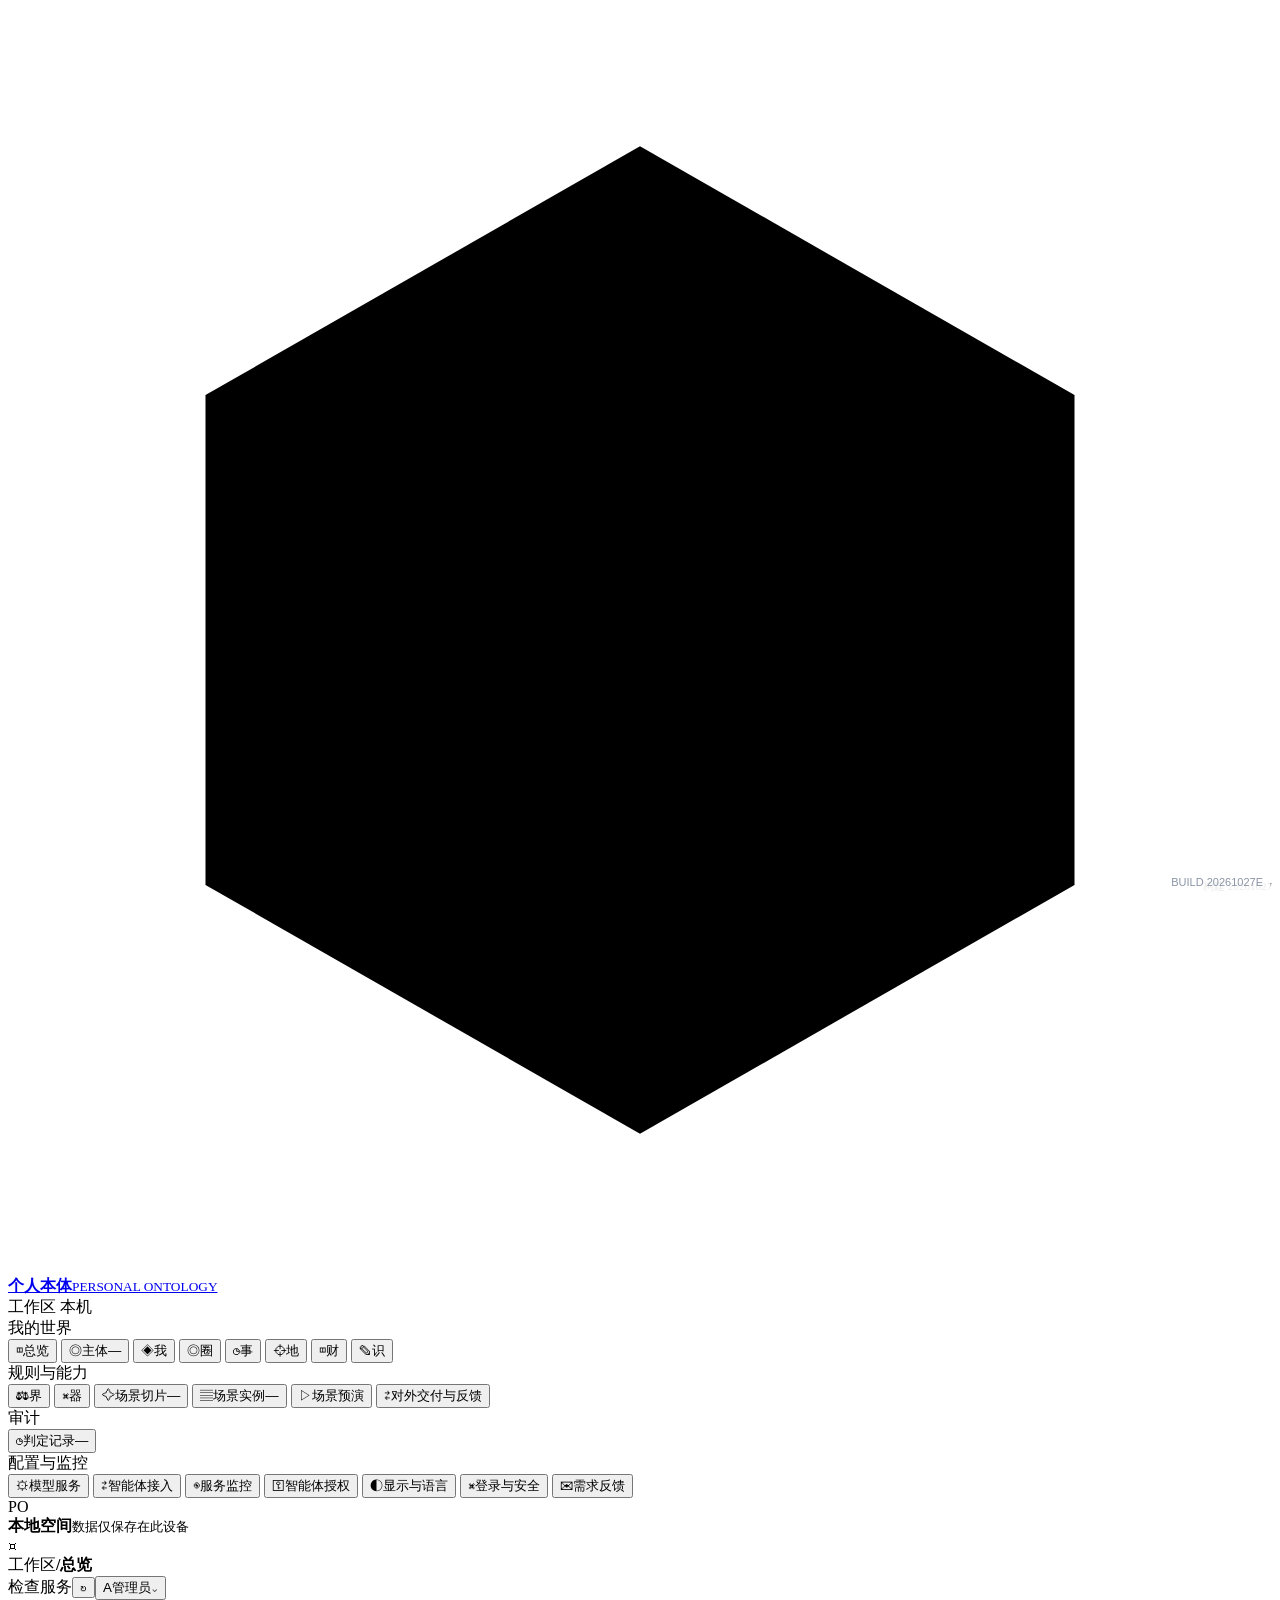
==== web/index.html @ df5a2fd6 "圈成员可以从已有主体里挑：加成员表单新增『从已有主体里选（人/智能体/服务）』下拉与『类型』下拉，选中后自动填姓名并按主体类型设置 member_kind，提交时带上 principal_id。这样智" ====
<!doctype html>
<html lang="zh-CN">
<head>
  <meta charset="utf-8">
  <meta name="viewport" content="width=device-width, initial-scale=1">
  <meta name="color-scheme" content="light">
  <title>个人本体 · 本地控制台</title>
  <link rel="stylesheet" href="/assets/app.css?v=20261027E">
  <script src="/assets/i18n.js?v=20261027E"></script>
  <script src="/assets/app.js?v=20261027E" defer></script>
  <script src="/assets/pro.js?v=20261027E"></script>
<style>
    /* pro-row / pro-grid had no rules at all: the professional panels' controls were plain inline elements,
       so they wrapped onto two lines as soon as the window was narrow. One row per item now. */
    .pro-row { display: flex; flex-wrap: nowrap; gap: 8px; align-items: center; margin-top: 8px; }
    .pro-row > * { min-width: 0; }
    .pro-row input, .pro-row select { flex: 1 1 120px; min-width: 90px; }
    .pro-row .button, .pro-row .pro-check { flex: 0 0 auto; }
    .pro-grid { display: grid; gap: 8px; align-items: center; margin-top: 8px; }
    .pro-grid > * { min-width: 0; }
    .pro-grid input, .pro-grid select { width: 100%; }
    .pro-check { display: inline-flex; align-items: center; gap: 4px; margin-right: 8px; white-space: nowrap; }
  
    /* Post-render polish: a sticky index beside the editor, and foldable panels. */
    .pro-editor-wrap { display: flex; gap: 14px; align-items: flex-start; margin-top: 10px; }
    .pro-toc { position: sticky; top: 12px; align-self: flex-start; flex: 0 0 208px; display: flex; flex-direction: column;
               gap: 4px; max-height: 80vh; overflow: auto; }
    .pro-toc a { font-size: 12px; text-decoration: none; color: inherit; opacity: .82; padding: 2px 0; }
    .pro-toc a:hover { opacity: 1; text-decoration: underline; }
    .pro-editor-wrap > #pro-editor { flex: 1 1 auto; min-width: 0; }
                                    background: rgba(127,127,127,.10); border-radius: 6px; }
    @media (max-width: 900px) { .pro-editor-wrap { gap: 8px; } .pro-toc { flex: 0 0 148px; font-size: 11px; } }

    /* Two audience groups inside the editor: the expert's own model vs what the caller must supply and obey. */
    .pro-group { border-radius: 8px; padding: 10px 12px 4px; margin-bottom: 14px; border: 1px solid transparent; }
    .pro-group-model { background: rgba(127,127,127,.06); border-color: rgba(127,127,127,.18); }
    .pro-group-caller { background: rgba(64,128,255,.07); border-color: rgba(64,128,255,.28); }
    .pro-group > .panel-title { margin: 0 0 2px; }
    .pro-toc-group { margin-bottom: 8px; display: flex; flex-direction: column; }
    /* Links must be block-level or they all sit on one line (which is how the index looked). */
    .pro-toc-group a { display: block; padding-left: 8px; }
    .pro-toc-title { font-size: 12px; font-weight: 700; opacity: .9; margin: 2px 0 3px; }

    /* Rule-style panels (a set of checkboxes plus a conclusion): one card per rule, two lines. */
    .pro-rules .pro-row { flex-wrap: wrap; border: 1px solid rgba(127,127,127,.22);
                          border-radius: 8px; padding: 8px 10px; margin-top: 10px; }
    .pro-rules .pro-checks { flex: 1 1 100%; display: flex; flex-wrap: wrap; gap: 6px 14px;
                             padding-bottom: 6px; border-bottom: 1px dashed rgba(127,127,127,.25); }
    .pro-rules .pro-check { white-space: nowrap; }
    .pro-rules .pro-row input[data-cr-conc], .pro-rules .pro-row input[data-ex-conc] { flex: 1 1 200px; }
    .pro-rules .pro-row .button { flex: 0 0 auto; }

    /* Item numbers inside each panel, so the panel reads 1, 2, 3 … like its index entry. */
    .pro-num { display: inline-flex; align-items: center; justify-content: center; flex: 0 0 auto;
               width: 20px; height: 20px; margin-right: 6px; border-radius: 50%;
               background: rgba(127,127,127,.16); font-size: 12px; font-weight: 600; }

    /* Inputs the judgment says are missing (convention B) get a red outline in the preview form. */
    .pro-missing { border-color: #d9534f !important; box-shadow: 0 0 0 2px rgba(217,83,79,.16) !important; }


    .pro-build { font-size: 11px; opacity: .6; margin-bottom: 4px; }

    /* D/E: the call contract and the composed delivery note, shown as pasteable text. */
    .pro-contract-bar { display: flex; gap: 6px; align-items: center; flex-wrap: wrap; margin-top: 8px; }
    .pro-copy { white-space: pre-wrap; word-break: break-word; background: rgba(127,127,127,.08);
                border: 1px solid rgba(127,127,127,.22); border-radius: 8px; padding: 10px;
                font-size: 12px; line-height: 1.6; max-height: 340px; overflow: auto; margin: 6px 0 0; }
    #po-build-stamp{position:fixed;right:8px;bottom:6px;font-size:11px;opacity:.45;z-index:9;pointer-events:none}
</style>
</head>
<body>
  <div class="shell">
    <aside class="sidebar">
      <a class="brand" href="#dashboard" aria-label="个人本体首页">
        <span class="brand-mark"><svg viewBox="0 0 32 32" aria-hidden="true"><path d="M16 3.5 27 9.8v12.4L16 28.5 5 22.2V9.8z"/><path d="m10 12 6-3.5 6 3.5v8l-6 3.5-6-3.5z"/><path d="M16 8.5v15M10 12l12 8m0-8-12 8"/></svg></span>
        <span><strong>个人本体</strong><small>PERSONAL ONTOLOGY</small></span>
      </a>
      <div class="workspace-label">工作区 <span class="local-badge"><i></i> 本机</span></div>
      <nav class="nav" aria-label="主导航">
        <div class="nav-group">我的世界</div><button class="nav-item active" data-page="dashboard"><span class="nav-icon">◫</span>总览</button>
        
        <button class="nav-item" data-page="principals"><span class="nav-icon">◎</span>主体<span class="nav-count" data-count="principals">—</span></button>
        <button class="nav-item" data-page="profiles"><span class="nav-icon">◈</span>我</button>
        <button class="nav-item" data-page="circles"><span class="nav-icon">◎</span>圈</button>
        <button class="nav-item" data-page="commitments"><span class="nav-icon">◷</span>事</button>
        <button class="nav-item" data-page="places"><span class="nav-icon">⌖</span>地</button>
        <button class="nav-item" data-page="assets"><span class="nav-icon">◫</span>财</button>
        <button class="nav-item" data-page="knowledge"><span class="nav-icon">✎</span>识</button>
        <div class="nav-group">规则与能力</div>
        <button class="nav-item" data-page="boundaries"><span class="nav-icon">⚖</span>界</button>
        <button class="nav-item" data-page="devices"><span class="nav-icon">⌘</span>器</button>
        <button class="nav-item" data-page="scenario-slices"><span class="nav-icon">✧</span>场景切片<span class="nav-count" data-count="scenario-slices">—</span></button>
        <button class="nav-item" data-page="scenario-instances"><span class="nav-icon">▤</span>场景实例<span class="nav-count" data-count="scenario-instances">—</span></button>
        <button class="nav-item" data-page="scenario-preview"><span class="nav-icon">▷</span>场景预演</button>
        <button class="nav-item" data-page="delivery"><span class="nav-icon">⇄</span>对外交付与反馈</button>
        <div class="nav-caption">审计</div>
        <button class="nav-item" data-page="decisions"><span class="nav-icon">◷</span>判定记录<span class="nav-count" data-count="decisions">—</span></button>
        <div class="nav-caption">配置与监控</div>
        <button class="nav-item" data-page="model-service"><span class="nav-icon">⚙</span>模型服务</button>
        <button class="nav-item" data-page="agent-integration"><span class="nav-icon">⇄</span>智能体接入</button>
        <button class="nav-item" data-page="service-monitor"><span class="nav-icon">◉</span>服务监控</button>
        <button class="nav-item" data-page="agent-access"><span class="nav-icon">⚿</span>智能体授权</button>
        <button class="nav-item" data-page="display-settings"><span class="nav-icon">◐</span>显示与语言</button>
        <button class="nav-item" data-page="account-security"><span class="nav-icon">⌘</span>登录与安全</button>
        <button class="nav-item" data-page="feedback"><span class="nav-icon">✉</span>需求反馈</button>
      </nav>
      <div class="sidebar-footer"><div class="avatar">PO</div><div class="profile"><strong>本地空间</strong><small>数据仅保存在此设备</small></div><span class="lock-icon">⌑</span></div>
    </aside>

    <main class="main">
      <header class="topbar">
        <div class="breadcrumbs"><span>工作区</span><b>/</b><strong id="crumb">总览</strong></div>
        <div class="top-actions"><span class="service-state"><i id="state-dot"></i><span id="state-label">检查服务</span></span><button class="icon-button" id="refresh" title="刷新数据" aria-label="刷新数据">↻</button><button class="user-chip" id="token-button" title="登录与安全"><span class="user-avatar">A</span><span>管理员</span><span class="chevron">⌄</span></button></div>
      </header>
      <section id="view" class="view" aria-live="polite"></section>
      <footer class="footer"><span>PERSONAL ONTOLOGY GOVERNANCE</span><span>版本 3.1 <b>·</b> 本机运行</span></footer>
    </main>
  </div>

  <dialog id="record-dialog" class="modal"><form method="dialog" class="modal-dismiss"><button aria-label="关闭">×</button></form><div id="dialog-content"></div></dialog>
  <div id="toast-region" class="toast-region" aria-live="polite"></div>
  <div id="build-version" style="position:fixed;right:10px;bottom:8px;z-index:99999;font:11px/1.4 -apple-system,sans-serif;color:#8a94a6;background:rgba(255,255,255,.82);padding:2px 7px;border-radius:5px;pointer-events:none">BUILD 20261027E</div>
  <div id="po-build-stamp"></div>
  <script>document.addEventListener("DOMContentLoaded",function(){var b=(document.documentElement.innerHTML.match(/BUILD ([0-9a-z]+)/)||[])[1]||"";var e=document.getElementById("po-build-stamp");if(e){e.textContent=b?"构建 "+b:"";}});</script>
</body>
</html>
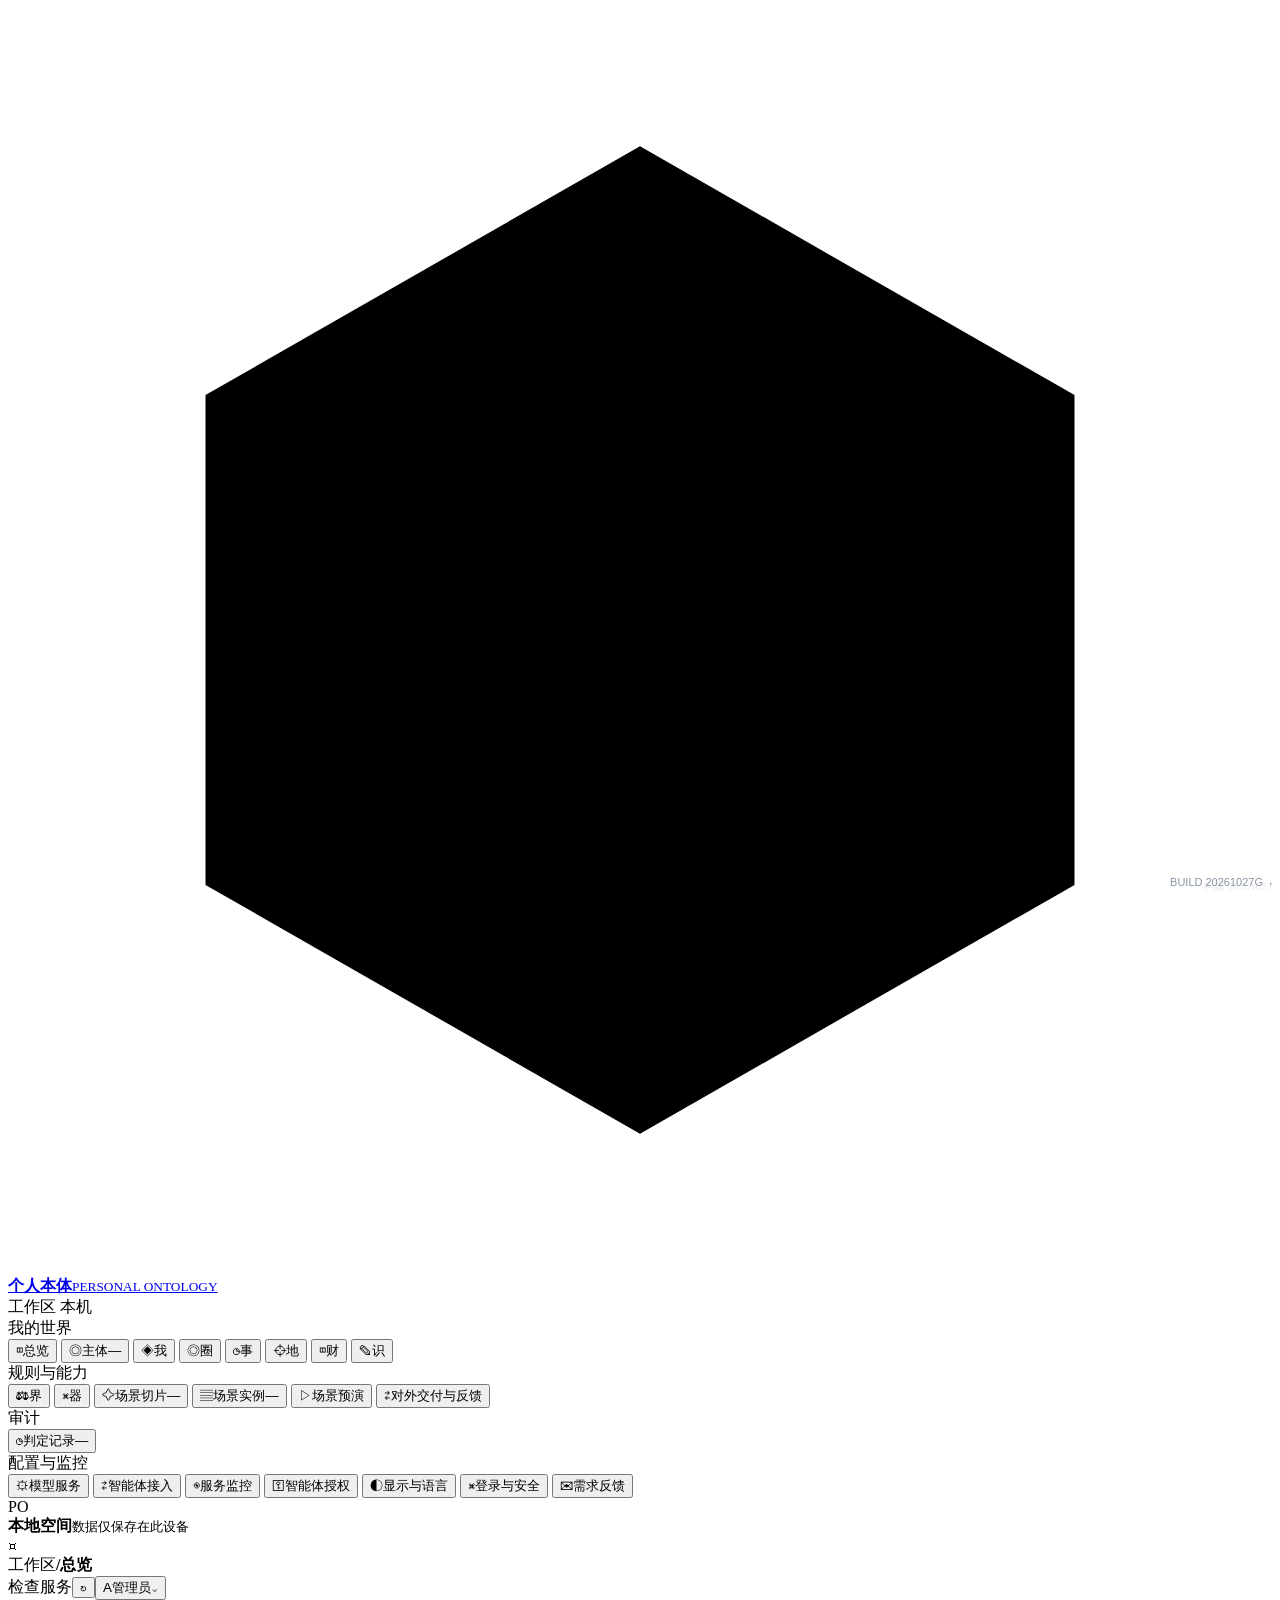
==== commit f554c7b8: "通讯录导入的入口与审计（按设计：主入口在圈、来源与清除在器）：① 圈的空状态——还没导入时显示『去器里导入通讯录』并跳到器页 ② 器页新增『数据来源 · 通讯录』卡片：显示已导入条数与来源、提供『清除" ====
--- a/web/index.html
+++ b/web/index.html
@@ -5,10 +5,10 @@
   <meta name="viewport" content="width=device-width, initial-scale=1">
   <meta name="color-scheme" content="light">
   <title>个人本体 · 本地控制台</title>
-  <link rel="stylesheet" href="/assets/app.css?v=20261027E">
-  <script src="/assets/i18n.js?v=20261027E"></script>
-  <script src="/assets/app.js?v=20261027E" defer></script>
-  <script src="/assets/pro.js?v=20261027E"></script>
+  <link rel="stylesheet" href="/assets/app.css?v=20261027G">
+  <script src="/assets/i18n.js?v=20261027G"></script>
+  <script src="/assets/app.js?v=20261027G" defer></script>
+  <script src="/assets/pro.js?v=20261027G"></script>
 <style>
     /* pro-row / pro-grid had no rules at all: the professional panels' controls were plain inline elements,
        so they wrapped onto two lines as soon as the window was narrow. One row per item now. */
@@ -120,7 +120,7 @@
 
   <dialog id="record-dialog" class="modal"><form method="dialog" class="modal-dismiss"><button aria-label="关闭">×</button></form><div id="dialog-content"></div></dialog>
   <div id="toast-region" class="toast-region" aria-live="polite"></div>
-  <div id="build-version" style="position:fixed;right:10px;bottom:8px;z-index:99999;font:11px/1.4 -apple-system,sans-serif;color:#8a94a6;background:rgba(255,255,255,.82);padding:2px 7px;border-radius:5px;pointer-events:none">BUILD 20261027E</div>
+  <div id="build-version" style="position:fixed;right:10px;bottom:8px;z-index:99999;font:11px/1.4 -apple-system,sans-serif;color:#8a94a6;background:rgba(255,255,255,.82);padding:2px 7px;border-radius:5px;pointer-events:none">BUILD 20261027G</div>
   <div id="po-build-stamp"></div>
   <script>document.addEventListener("DOMContentLoaded",function(){var b=(document.documentElement.innerHTML.match(/BUILD ([0-9a-z]+)/)||[])[1]||"";var e=document.getElementById("po-build-stamp");if(e){e.textContent=b?"构建 "+b:"";}});</script>
 </body>
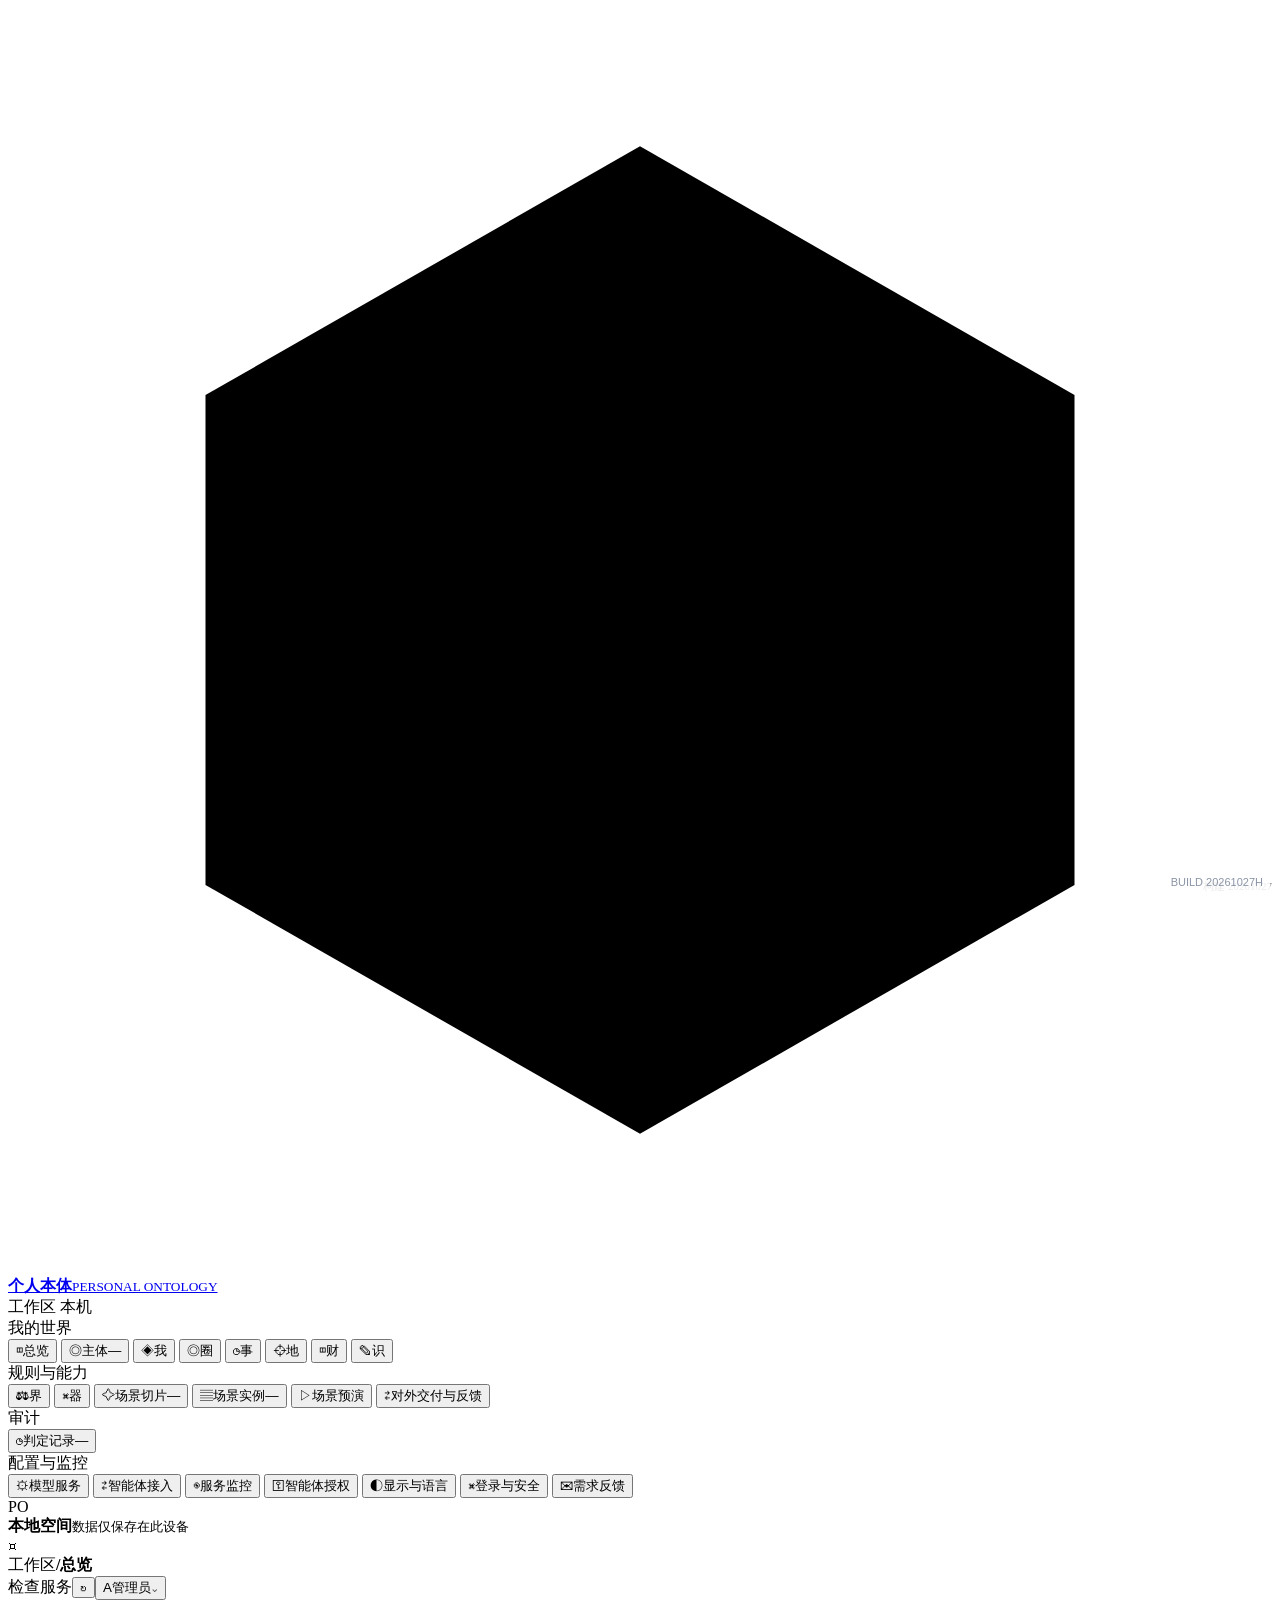
==== commit c8e03cb4: "器页新增代理关系：为每个智能体主体提供代表谁下拉（人/角色），改了下拉立刻调 POST /v1/principals/{id}/acts-for 生效；未设时显示未设并说明不设代理就只有单独授予的权限" ====
--- a/web/index.html
+++ b/web/index.html
@@ -5,10 +5,10 @@
   <meta name="viewport" content="width=device-width, initial-scale=1">
   <meta name="color-scheme" content="light">
   <title>个人本体 · 本地控制台</title>
-  <link rel="stylesheet" href="/assets/app.css?v=20261027G">
-  <script src="/assets/i18n.js?v=20261027G"></script>
-  <script src="/assets/app.js?v=20261027G" defer></script>
-  <script src="/assets/pro.js?v=20261027G"></script>
+  <link rel="stylesheet" href="/assets/app.css?v=20261027H">
+  <script src="/assets/i18n.js?v=20261027H"></script>
+  <script src="/assets/app.js?v=20261027H" defer></script>
+  <script src="/assets/pro.js?v=20261027H"></script>
 <style>
     /* pro-row / pro-grid had no rules at all: the professional panels' controls were plain inline elements,
        so they wrapped onto two lines as soon as the window was narrow. One row per item now. */
@@ -120,7 +120,7 @@
 
   <dialog id="record-dialog" class="modal"><form method="dialog" class="modal-dismiss"><button aria-label="关闭">×</button></form><div id="dialog-content"></div></dialog>
   <div id="toast-region" class="toast-region" aria-live="polite"></div>
-  <div id="build-version" style="position:fixed;right:10px;bottom:8px;z-index:99999;font:11px/1.4 -apple-system,sans-serif;color:#8a94a6;background:rgba(255,255,255,.82);padding:2px 7px;border-radius:5px;pointer-events:none">BUILD 20261027G</div>
+  <div id="build-version" style="position:fixed;right:10px;bottom:8px;z-index:99999;font:11px/1.4 -apple-system,sans-serif;color:#8a94a6;background:rgba(255,255,255,.82);padding:2px 7px;border-radius:5px;pointer-events:none">BUILD 20261027H</div>
   <div id="po-build-stamp"></div>
   <script>document.addEventListener("DOMContentLoaded",function(){var b=(document.documentElement.innerHTML.match(/BUILD ([0-9a-z]+)/)||[])[1]||"";var e=document.getElementById("po-build-stamp");if(e){e.textContent=b?"构建 "+b:"";}});</script>
 </body>
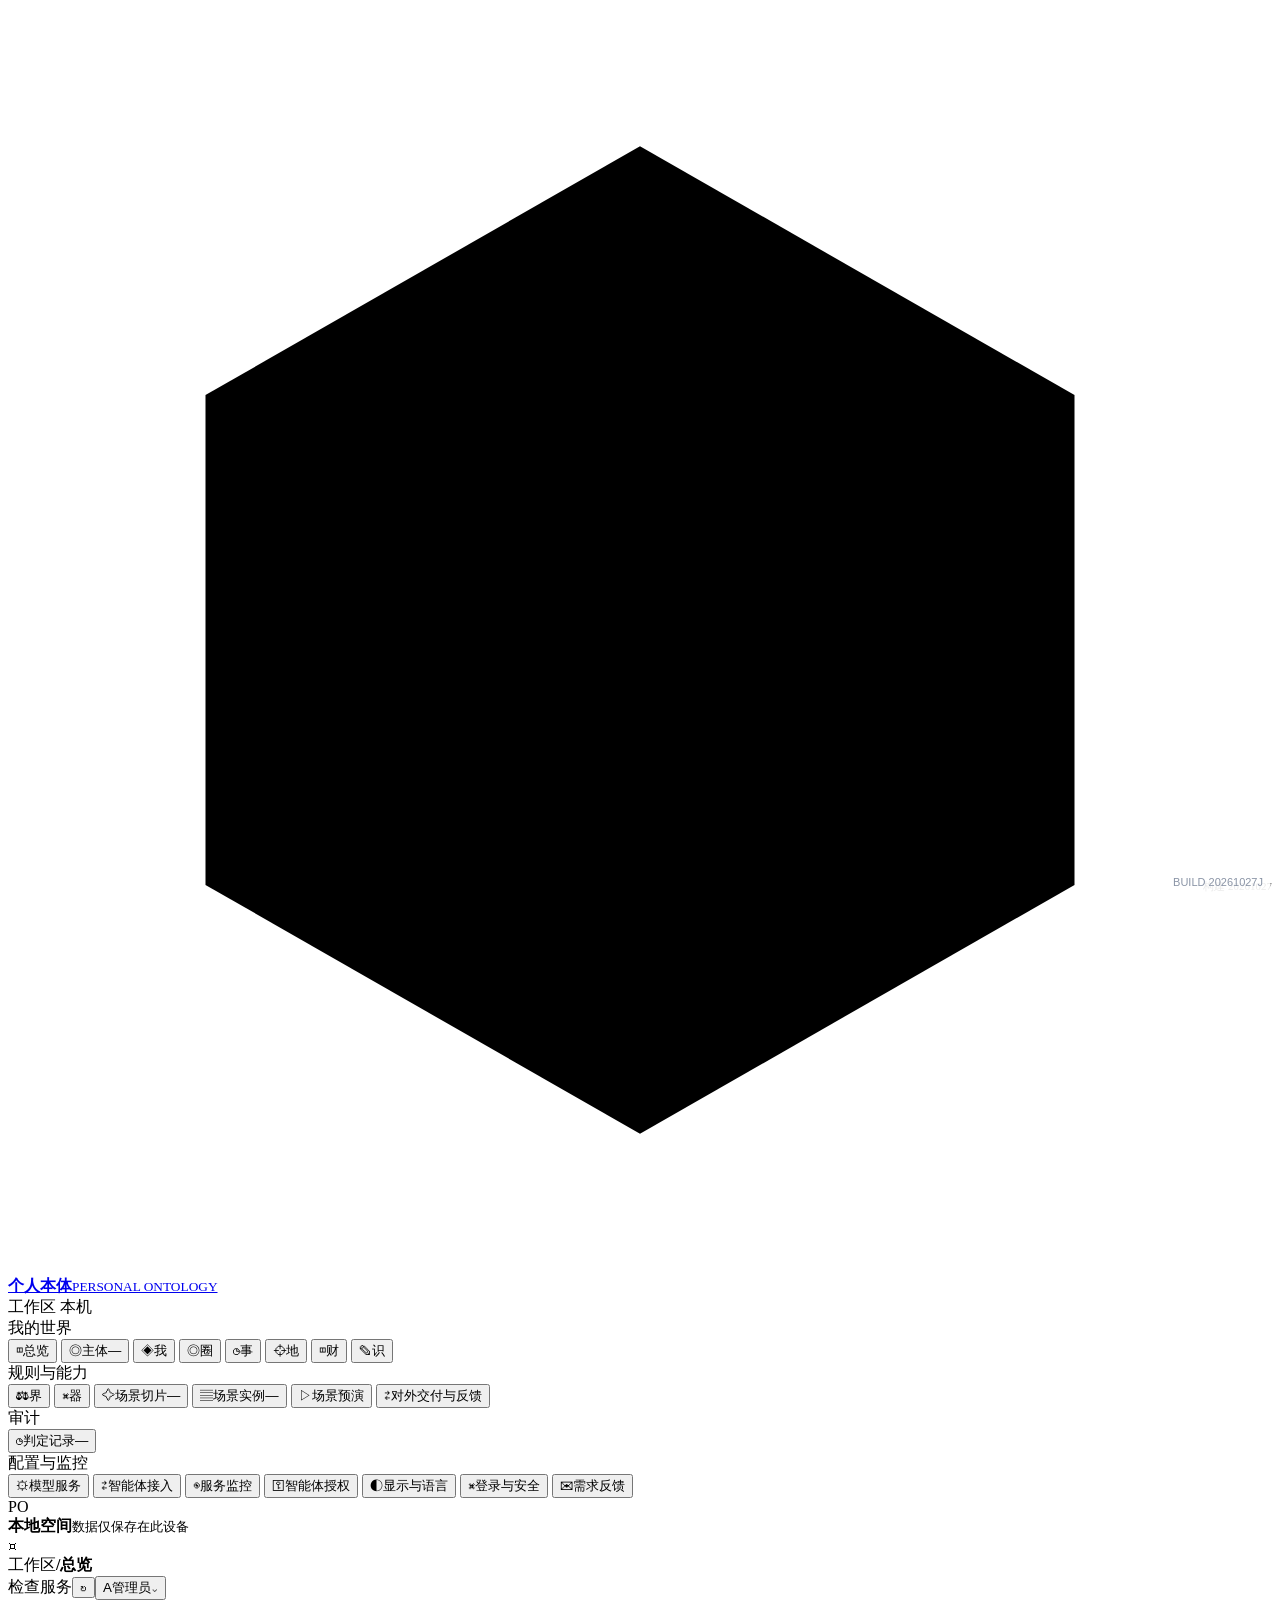
==== commit 1176f9c6: "判定记录页新增授权判定表（用包装函数追加，不改原模板）：从 decisions 里筛 decision.* 记录（此前只显示正式交付，授权判定被过滤掉了），列时间/谁/动作/资源/结果/凭什么/规则；" ====
--- a/web/index.html
+++ b/web/index.html
@@ -5,10 +5,10 @@
   <meta name="viewport" content="width=device-width, initial-scale=1">
   <meta name="color-scheme" content="light">
   <title>个人本体 · 本地控制台</title>
-  <link rel="stylesheet" href="/assets/app.css?v=20261027H">
-  <script src="/assets/i18n.js?v=20261027H"></script>
-  <script src="/assets/app.js?v=20261027H" defer></script>
-  <script src="/assets/pro.js?v=20261027H"></script>
+  <link rel="stylesheet" href="/assets/app.css?v=20261027J">
+  <script src="/assets/i18n.js?v=20261027J"></script>
+  <script src="/assets/app.js?v=20261027J" defer></script>
+  <script src="/assets/pro.js?v=20261027J"></script>
 <style>
     /* pro-row / pro-grid had no rules at all: the professional panels' controls were plain inline elements,
        so they wrapped onto two lines as soon as the window was narrow. One row per item now. */
@@ -120,7 +120,7 @@
 
   <dialog id="record-dialog" class="modal"><form method="dialog" class="modal-dismiss"><button aria-label="关闭">×</button></form><div id="dialog-content"></div></dialog>
   <div id="toast-region" class="toast-region" aria-live="polite"></div>
-  <div id="build-version" style="position:fixed;right:10px;bottom:8px;z-index:99999;font:11px/1.4 -apple-system,sans-serif;color:#8a94a6;background:rgba(255,255,255,.82);padding:2px 7px;border-radius:5px;pointer-events:none">BUILD 20261027H</div>
+  <div id="build-version" style="position:fixed;right:10px;bottom:8px;z-index:99999;font:11px/1.4 -apple-system,sans-serif;color:#8a94a6;background:rgba(255,255,255,.82);padding:2px 7px;border-radius:5px;pointer-events:none">BUILD 20261027J</div>
   <div id="po-build-stamp"></div>
   <script>document.addEventListener("DOMContentLoaded",function(){var b=(document.documentElement.innerHTML.match(/BUILD ([0-9a-z]+)/)||[])[1]||"";var e=document.getElementById("po-build-stamp");if(e){e.textContent=b?"构建 "+b:"";}});</script>
 </body>
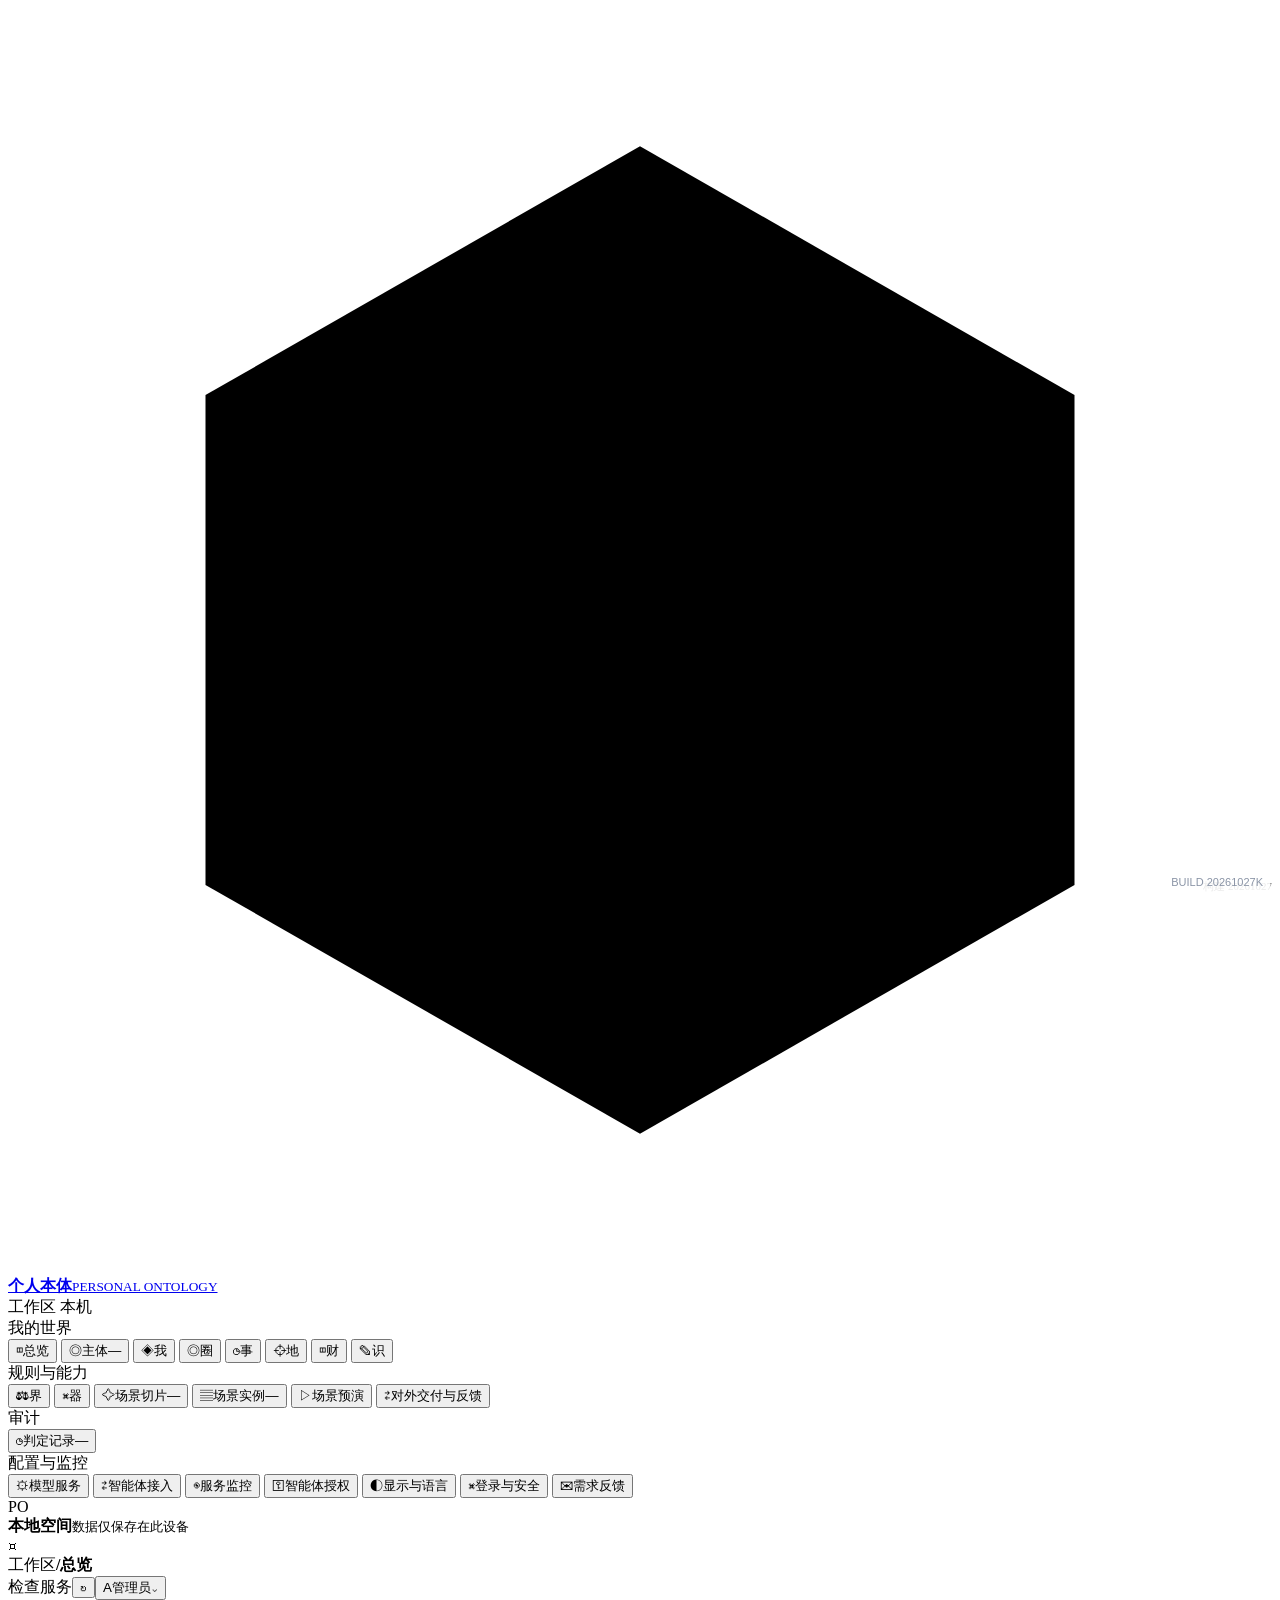
==== commit 4bd84b3f: "通讯录同步进入界面 + 按标签选人：① 器页的数据来源卡片把原来的脚本提示换成【从手机同步】按钮，点击后后端自己调 adb，按钮显示『正在读取手机…』，完成后在卡片里给出对账单（设备/读取/新增/更新" ====
--- a/web/index.html
+++ b/web/index.html
@@ -5,10 +5,10 @@
   <meta name="viewport" content="width=device-width, initial-scale=1">
   <meta name="color-scheme" content="light">
   <title>个人本体 · 本地控制台</title>
-  <link rel="stylesheet" href="/assets/app.css?v=20261027J">
-  <script src="/assets/i18n.js?v=20261027J"></script>
-  <script src="/assets/app.js?v=20261027J" defer></script>
-  <script src="/assets/pro.js?v=20261027J"></script>
+  <link rel="stylesheet" href="/assets/app.css?v=20261027K">
+  <script src="/assets/i18n.js?v=20261027K"></script>
+  <script src="/assets/app.js?v=20261027K" defer></script>
+  <script src="/assets/pro.js?v=20261027K"></script>
 <style>
     /* pro-row / pro-grid had no rules at all: the professional panels' controls were plain inline elements,
        so they wrapped onto two lines as soon as the window was narrow. One row per item now. */
@@ -120,7 +120,7 @@
 
   <dialog id="record-dialog" class="modal"><form method="dialog" class="modal-dismiss"><button aria-label="关闭">×</button></form><div id="dialog-content"></div></dialog>
   <div id="toast-region" class="toast-region" aria-live="polite"></div>
-  <div id="build-version" style="position:fixed;right:10px;bottom:8px;z-index:99999;font:11px/1.4 -apple-system,sans-serif;color:#8a94a6;background:rgba(255,255,255,.82);padding:2px 7px;border-radius:5px;pointer-events:none">BUILD 20261027J</div>
+  <div id="build-version" style="position:fixed;right:10px;bottom:8px;z-index:99999;font:11px/1.4 -apple-system,sans-serif;color:#8a94a6;background:rgba(255,255,255,.82);padding:2px 7px;border-radius:5px;pointer-events:none">BUILD 20261027K</div>
   <div id="po-build-stamp"></div>
   <script>document.addEventListener("DOMContentLoaded",function(){var b=(document.documentElement.innerHTML.match(/BUILD ([0-9a-z]+)/)||[])[1]||"";var e=document.getElementById("po-build-stamp");if(e){e.textContent=b?"构建 "+b:"";}});</script>
 </body>
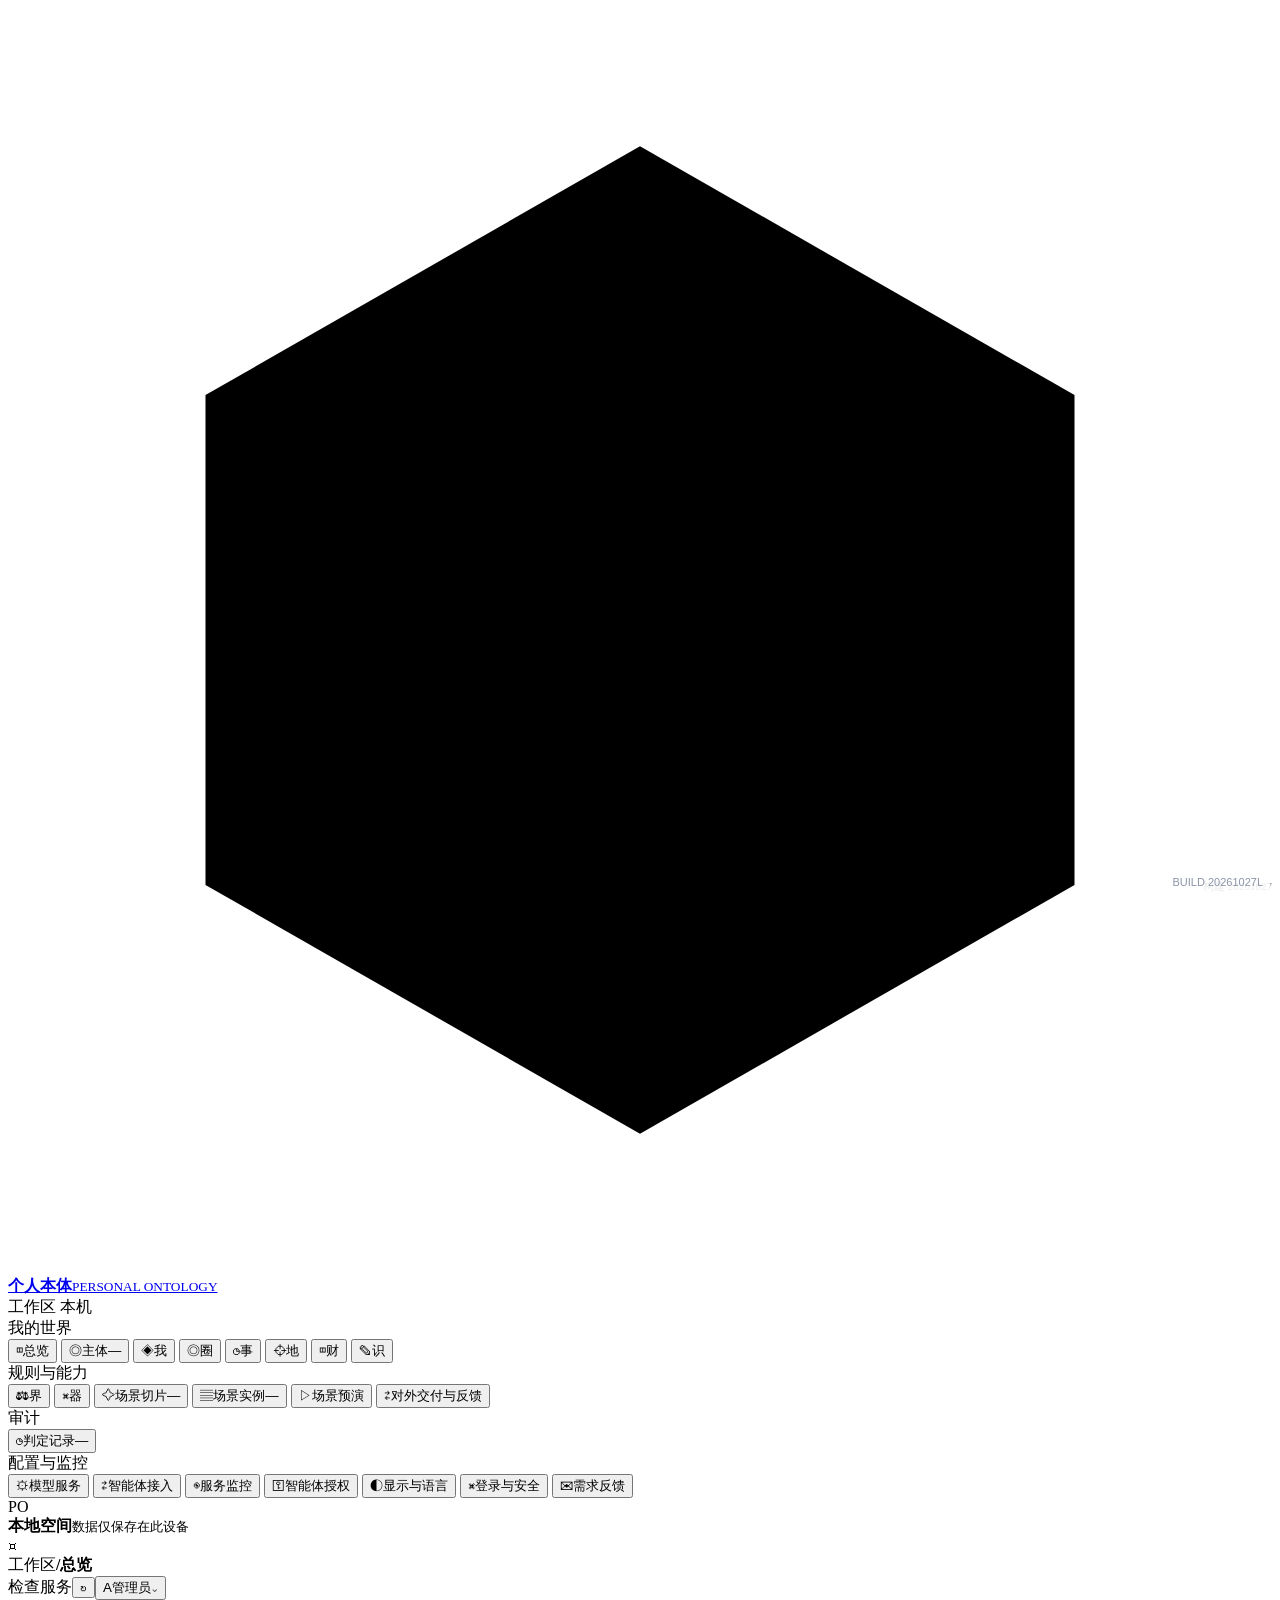
==== commit e7ebf262: "多设备进界面（最小版）：器的数据来源卡片新增设备下拉，列出已连接设备（别名优先，其次型号 · 序列号），同步时把选中设备的序列号传给后端，只同步那一台；每台手机的联系人单独打标签，圈里可按标签只选某台" ====
--- a/web/index.html
+++ b/web/index.html
@@ -5,10 +5,10 @@
   <meta name="viewport" content="width=device-width, initial-scale=1">
   <meta name="color-scheme" content="light">
   <title>个人本体 · 本地控制台</title>
-  <link rel="stylesheet" href="/assets/app.css?v=20261027K">
-  <script src="/assets/i18n.js?v=20261027K"></script>
-  <script src="/assets/app.js?v=20261027K" defer></script>
-  <script src="/assets/pro.js?v=20261027K"></script>
+  <link rel="stylesheet" href="/assets/app.css?v=20261027L">
+  <script src="/assets/i18n.js?v=20261027L"></script>
+  <script src="/assets/app.js?v=20261027L" defer></script>
+  <script src="/assets/pro.js?v=20261027L"></script>
 <style>
     /* pro-row / pro-grid had no rules at all: the professional panels' controls were plain inline elements,
        so they wrapped onto two lines as soon as the window was narrow. One row per item now. */
@@ -120,7 +120,7 @@
 
   <dialog id="record-dialog" class="modal"><form method="dialog" class="modal-dismiss"><button aria-label="关闭">×</button></form><div id="dialog-content"></div></dialog>
   <div id="toast-region" class="toast-region" aria-live="polite"></div>
-  <div id="build-version" style="position:fixed;right:10px;bottom:8px;z-index:99999;font:11px/1.4 -apple-system,sans-serif;color:#8a94a6;background:rgba(255,255,255,.82);padding:2px 7px;border-radius:5px;pointer-events:none">BUILD 20261027K</div>
+  <div id="build-version" style="position:fixed;right:10px;bottom:8px;z-index:99999;font:11px/1.4 -apple-system,sans-serif;color:#8a94a6;background:rgba(255,255,255,.82);padding:2px 7px;border-radius:5px;pointer-events:none">BUILD 20261027L</div>
   <div id="po-build-stamp"></div>
   <script>document.addEventListener("DOMContentLoaded",function(){var b=(document.documentElement.innerHTML.match(/BUILD ([0-9a-z]+)/)||[])[1]||"";var e=document.getElementById("po-build-stamp");if(e){e.textContent=b?"构建 "+b:"";}});</script>
 </body>
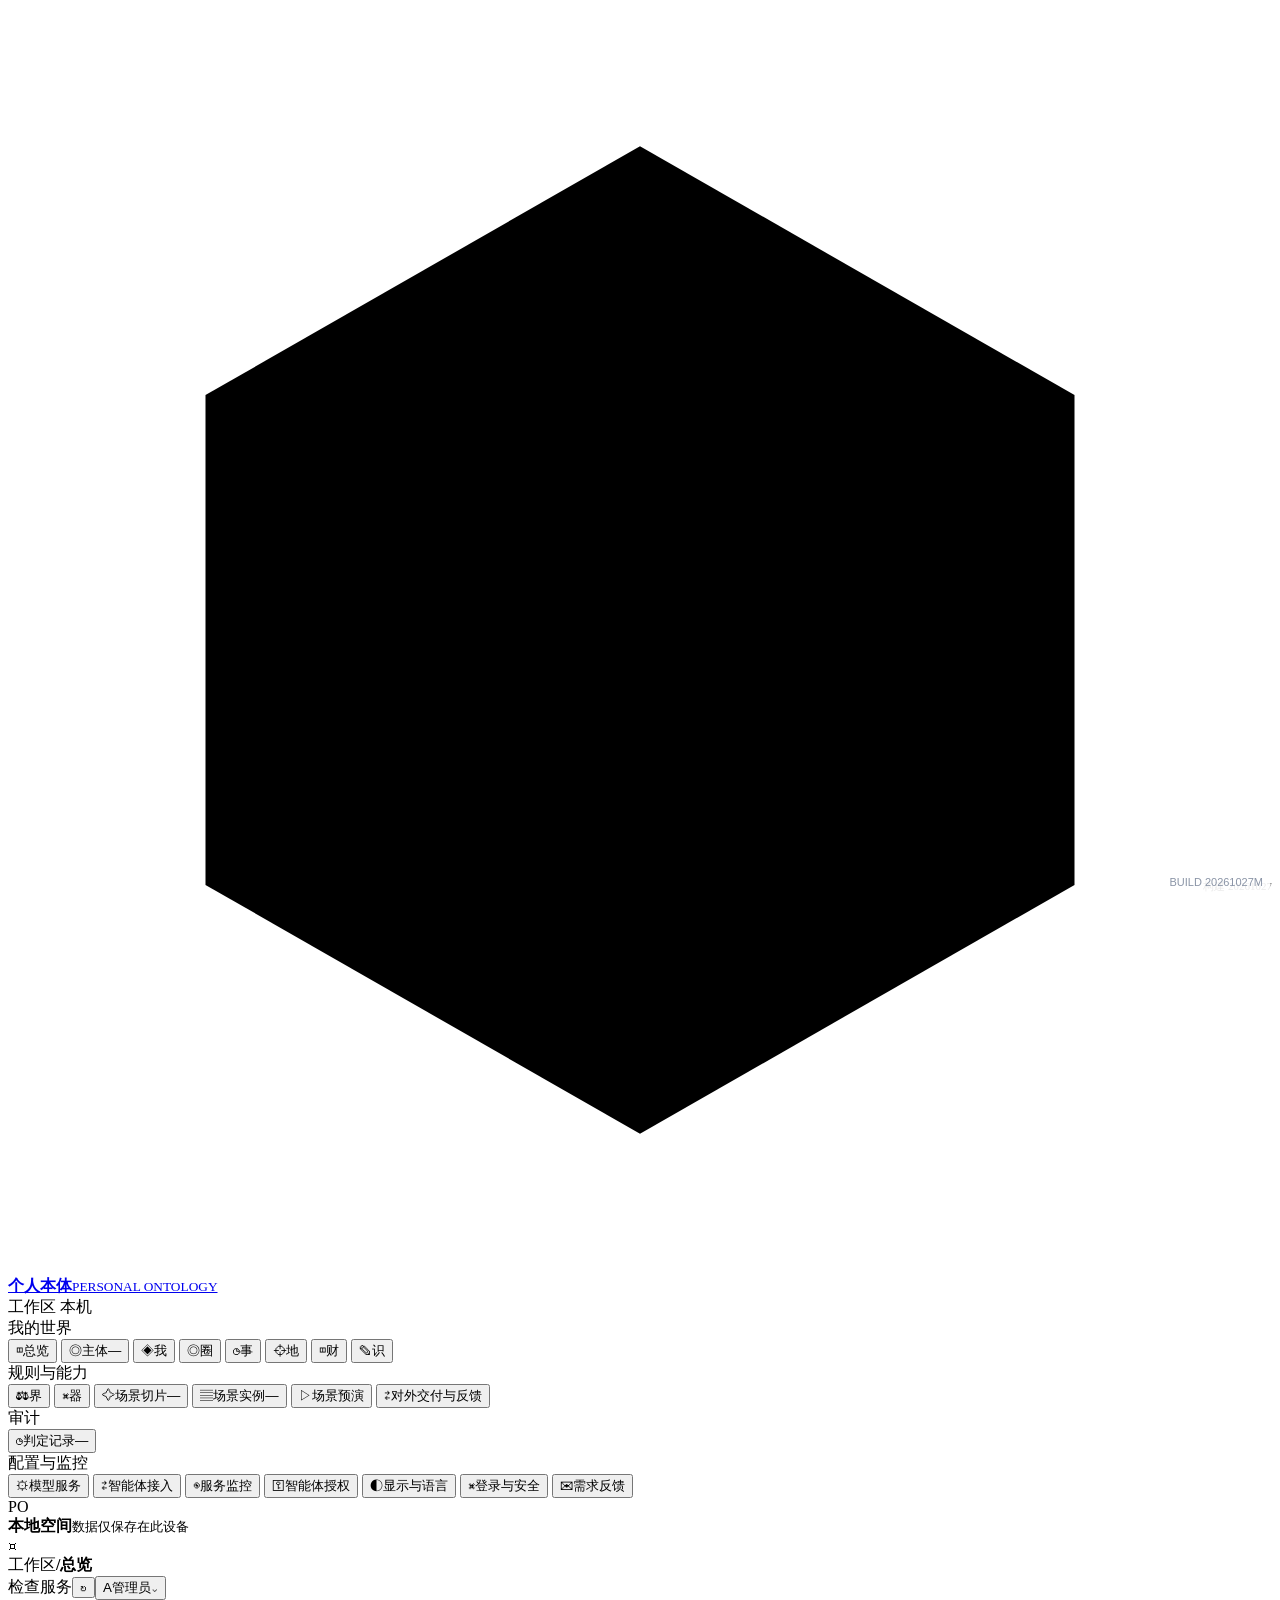
==== commit 112fb35c: "补上设备别名（最后一块）：器的数据来源卡片在设备下拉旁加了别名输入与『存别名』按钮，保存后设备下拉优先显示别名，但底层仍以完整序列号区分，标签也用别名——同型号的两台手机在界面上就是两个清清楚楚的名字" ====
--- a/web/index.html
+++ b/web/index.html
@@ -5,10 +5,10 @@
   <meta name="viewport" content="width=device-width, initial-scale=1">
   <meta name="color-scheme" content="light">
   <title>个人本体 · 本地控制台</title>
-  <link rel="stylesheet" href="/assets/app.css?v=20261027L">
-  <script src="/assets/i18n.js?v=20261027L"></script>
-  <script src="/assets/app.js?v=20261027L" defer></script>
-  <script src="/assets/pro.js?v=20261027L"></script>
+  <link rel="stylesheet" href="/assets/app.css?v=20261027M">
+  <script src="/assets/i18n.js?v=20261027M"></script>
+  <script src="/assets/app.js?v=20261027M" defer></script>
+  <script src="/assets/pro.js?v=20261027M"></script>
 <style>
     /* pro-row / pro-grid had no rules at all: the professional panels' controls were plain inline elements,
        so they wrapped onto two lines as soon as the window was narrow. One row per item now. */
@@ -120,7 +120,7 @@
 
   <dialog id="record-dialog" class="modal"><form method="dialog" class="modal-dismiss"><button aria-label="关闭">×</button></form><div id="dialog-content"></div></dialog>
   <div id="toast-region" class="toast-region" aria-live="polite"></div>
-  <div id="build-version" style="position:fixed;right:10px;bottom:8px;z-index:99999;font:11px/1.4 -apple-system,sans-serif;color:#8a94a6;background:rgba(255,255,255,.82);padding:2px 7px;border-radius:5px;pointer-events:none">BUILD 20261027L</div>
+  <div id="build-version" style="position:fixed;right:10px;bottom:8px;z-index:99999;font:11px/1.4 -apple-system,sans-serif;color:#8a94a6;background:rgba(255,255,255,.82);padding:2px 7px;border-radius:5px;pointer-events:none">BUILD 20261027M</div>
   <div id="po-build-stamp"></div>
   <script>document.addEventListener("DOMContentLoaded",function(){var b=(document.documentElement.innerHTML.match(/BUILD ([0-9a-z]+)/)||[])[1]||"";var e=document.getElementById("po-build-stamp");if(e){e.textContent=b?"构建 "+b:"";}});</script>
 </body>
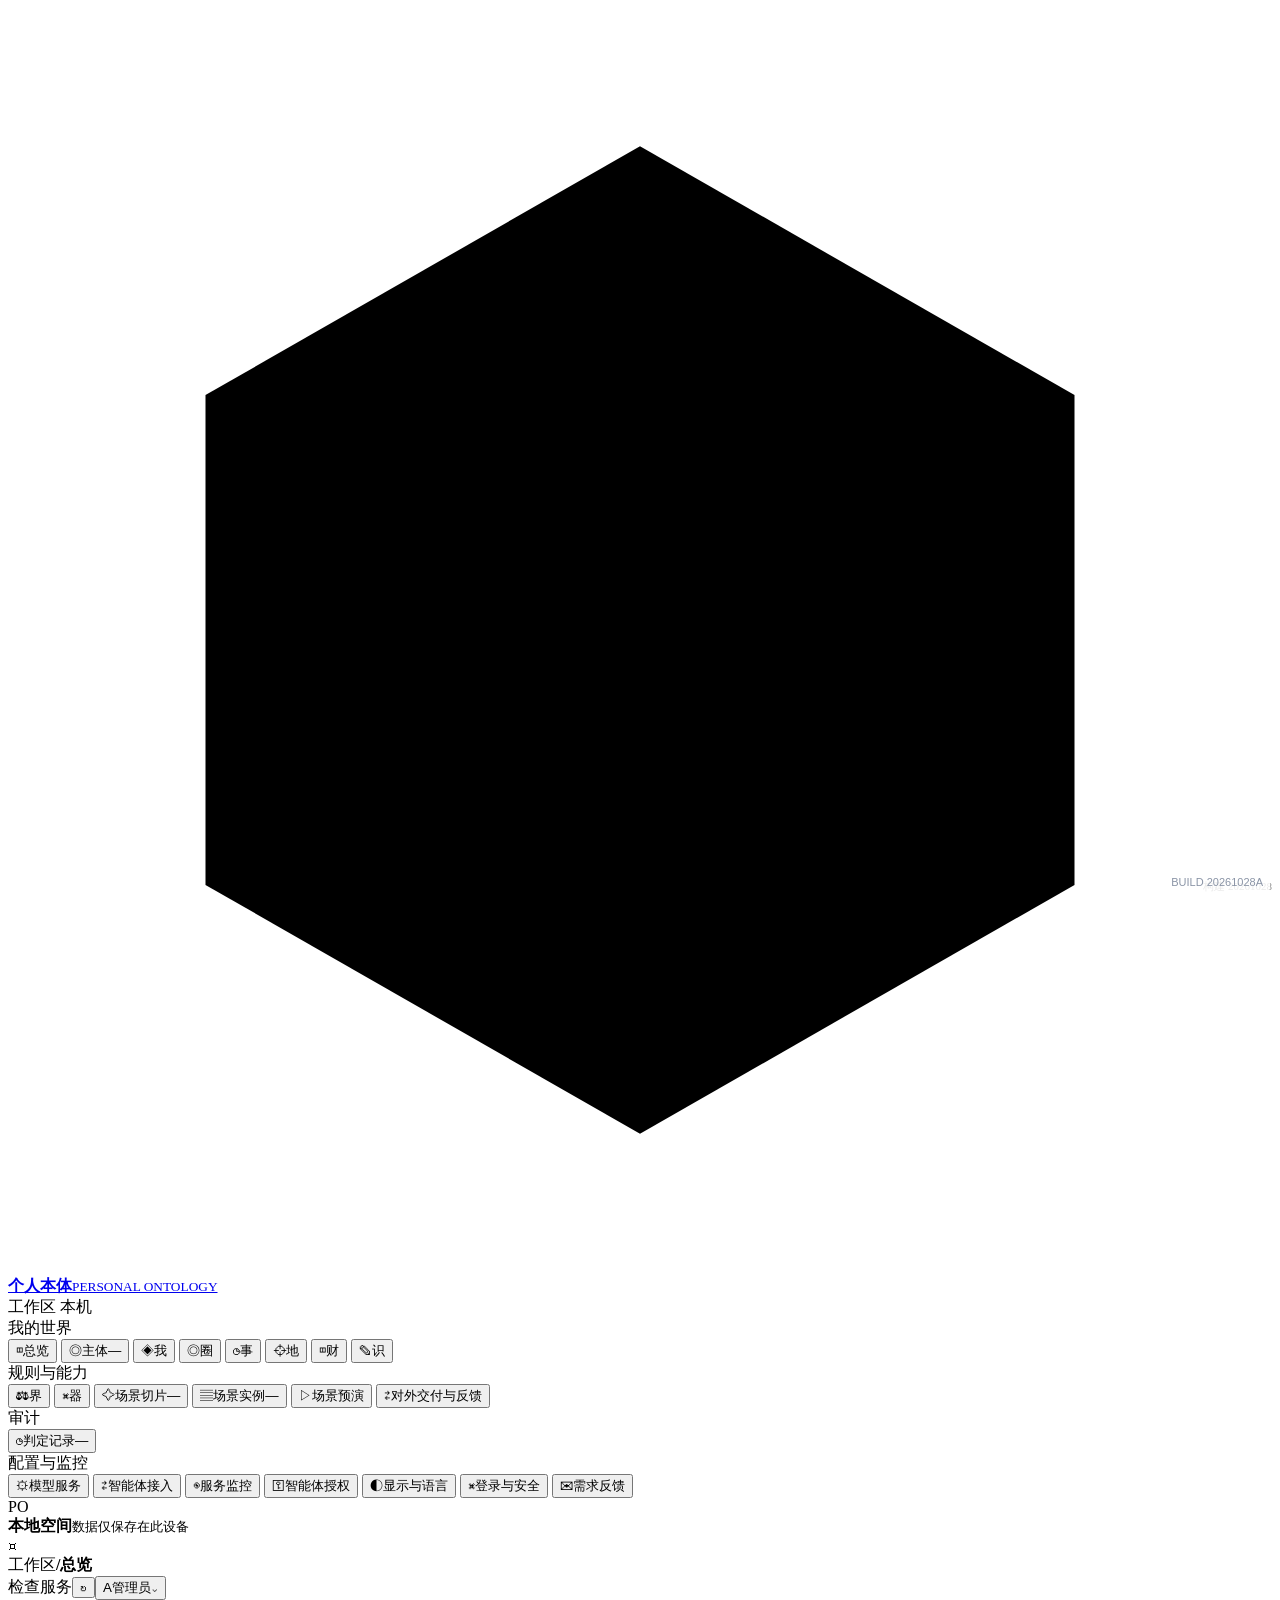
==== commit 220d1c2c: "修器页数据来源卡片的排版：设备下拉/别名输入/存别名/从手机同步原来用的是表单默认字号，在卡片里显得过大、把框撑破。现在这一行统一 12px、高度 28px、内边距收紧并允许换行；『清除导入的数据』也" ====
--- a/web/index.html
+++ b/web/index.html
@@ -5,10 +5,10 @@
   <meta name="viewport" content="width=device-width, initial-scale=1">
   <meta name="color-scheme" content="light">
   <title>个人本体 · 本地控制台</title>
-  <link rel="stylesheet" href="/assets/app.css?v=20261027M">
-  <script src="/assets/i18n.js?v=20261027M"></script>
-  <script src="/assets/app.js?v=20261027M" defer></script>
-  <script src="/assets/pro.js?v=20261027M"></script>
+  <link rel="stylesheet" href="/assets/app.css?v=20261028A">
+  <script src="/assets/i18n.js?v=20261028A"></script>
+  <script src="/assets/app.js?v=20261028A" defer></script>
+  <script src="/assets/pro.js?v=20261028A"></script>
 <style>
     /* pro-row / pro-grid had no rules at all: the professional panels' controls were plain inline elements,
        so they wrapped onto two lines as soon as the window was narrow. One row per item now. */
@@ -120,7 +120,7 @@
 
   <dialog id="record-dialog" class="modal"><form method="dialog" class="modal-dismiss"><button aria-label="关闭">×</button></form><div id="dialog-content"></div></dialog>
   <div id="toast-region" class="toast-region" aria-live="polite"></div>
-  <div id="build-version" style="position:fixed;right:10px;bottom:8px;z-index:99999;font:11px/1.4 -apple-system,sans-serif;color:#8a94a6;background:rgba(255,255,255,.82);padding:2px 7px;border-radius:5px;pointer-events:none">BUILD 20261027M</div>
+  <div id="build-version" style="position:fixed;right:10px;bottom:8px;z-index:99999;font:11px/1.4 -apple-system,sans-serif;color:#8a94a6;background:rgba(255,255,255,.82);padding:2px 7px;border-radius:5px;pointer-events:none">BUILD 20261028A</div>
   <div id="po-build-stamp"></div>
   <script>document.addEventListener("DOMContentLoaded",function(){var b=(document.documentElement.innerHTML.match(/BUILD ([0-9a-z]+)/)||[])[1]||"";var e=document.getElementById("po-build-stamp");if(e){e.textContent=b?"构建 "+b:"";}});</script>
 </body>
